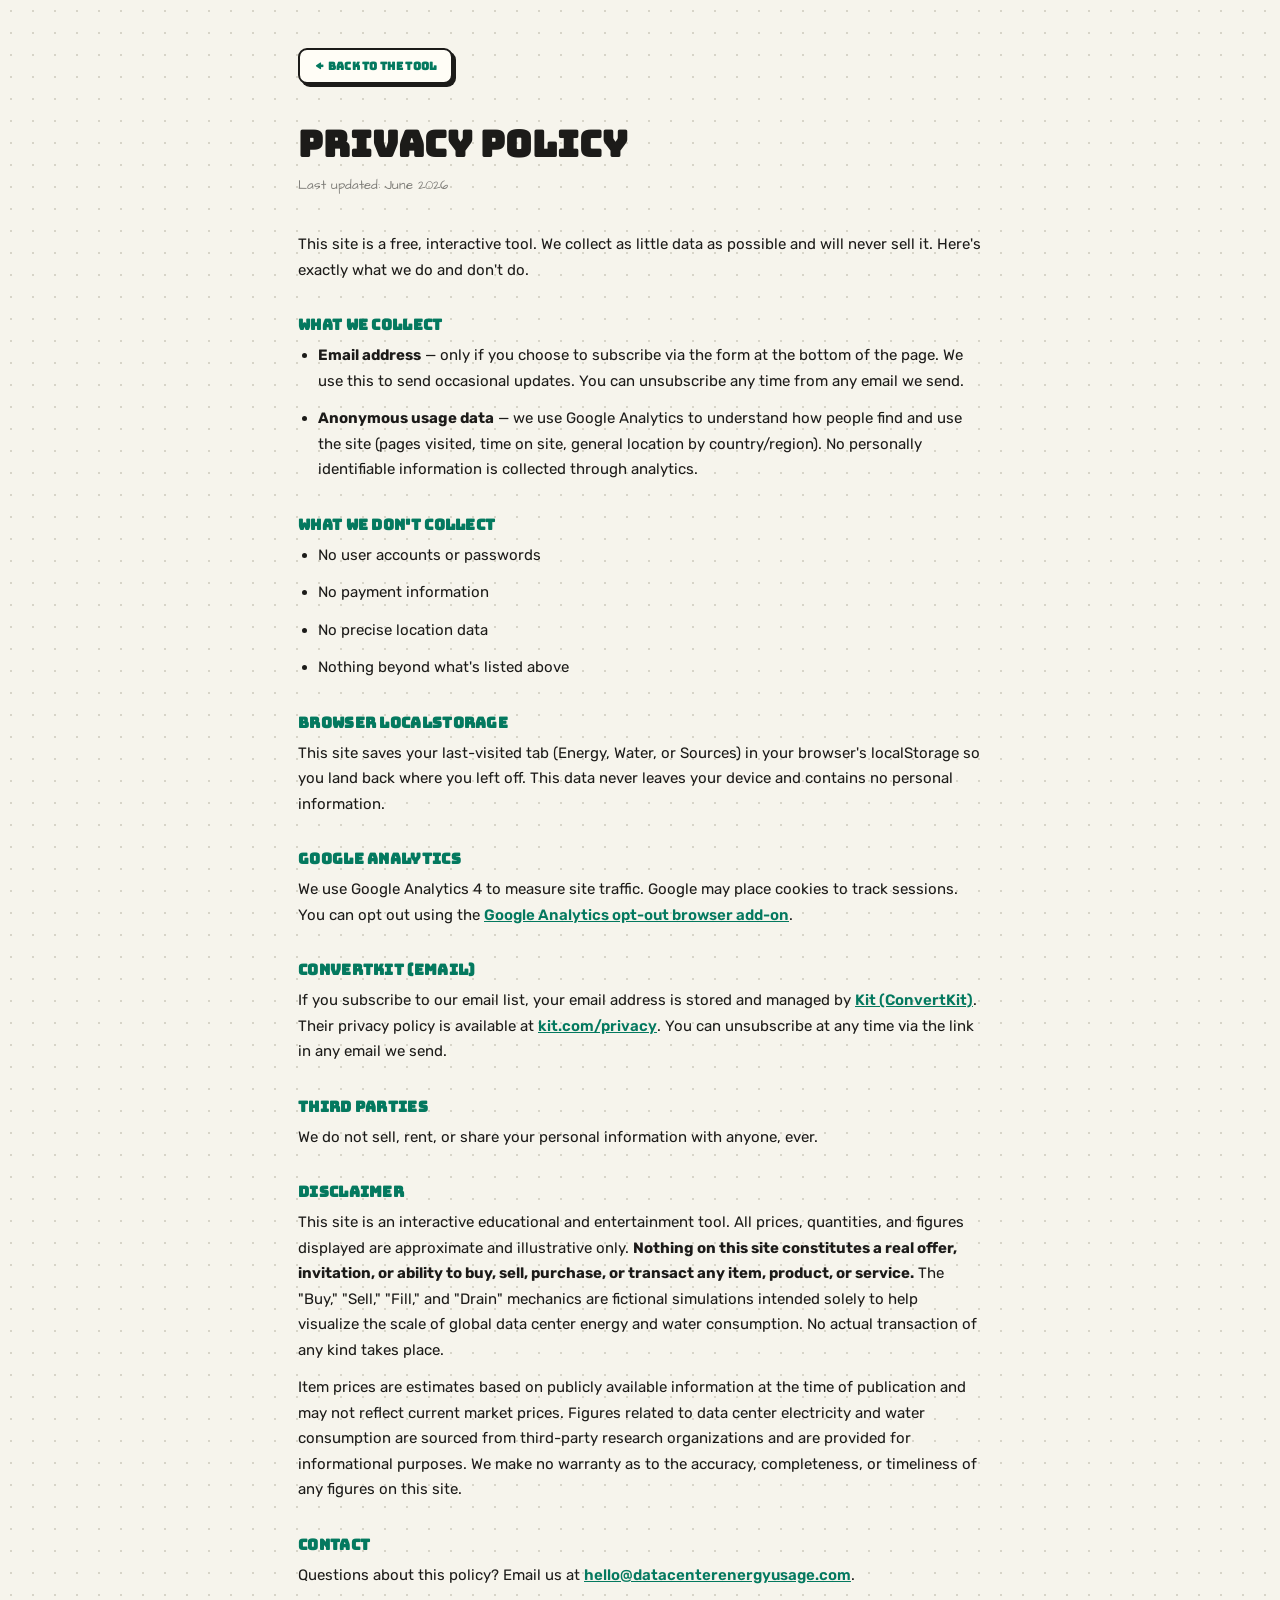
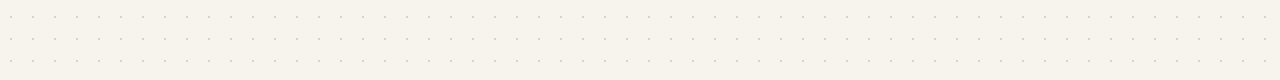
==== privacy.html @ 09ac02ff "Launch datacenterenergyusage.com Interactive tool visualizing global data center electricity and wat" ====
<!DOCTYPE html>
<html lang="en">
<head>
  <meta charset="UTF-8">
  <meta name="viewport" content="width=device-width, initial-scale=1.0">
  <title>Privacy Policy — Data Center Energy Usage</title>
  <meta name="description" content="Privacy policy for datacenterenergyusage.com. We collect minimal data and never sell it.">
  <link rel="icon" type="image/svg+xml" href="favicon.svg">
  <link rel="canonical" href="https://www.datacenterenergyusage.com/privacy.html">
  <link rel="preconnect" href="https://fonts.googleapis.com">
  <link rel="preconnect" href="https://fonts.gstatic.com" crossorigin>
  <link rel="stylesheet" href="https://fonts.googleapis.com/css2?family=Architects+Daughter&family=Bungee&family=Rubik:ital,wght@0,400;0,500;0,600;0,700;0,800;1,500&display=swap">
  <link rel="stylesheet" href="css/styles.css">
  <style>
    .privacy-wrap {
      max-width: 720px;
      margin: 0 auto;
      padding: 48px 18px 80px;
    }
    .privacy-wrap h1 {
      font-family: 'Bungee', cursive;
      font-size: clamp(22px, 4vw, 36px);
      margin: 0 0 6px;
    }
    .privacy-wrap .updated {
      font-family: 'Architects Daughter', cursive;
      font-size: 13px;
      opacity: 0.55;
      margin: 0 0 36px;
    }
    .privacy-wrap h2 {
      font-family: 'Bungee', cursive;
      font-size: 15px;
      letter-spacing: 0.3px;
      color: var(--green-dk);
      margin: 32px 0 8px;
    }
    .privacy-wrap p, .privacy-wrap li {
      font-size: 15px;
      line-height: 1.7;
      margin: 0 0 12px;
    }
    .privacy-wrap ul {
      padding-left: 20px;
      margin: 0 0 12px;
    }
    .privacy-wrap a {
      color: var(--green-dk);
      font-weight: 600;
    }
    .back-link {
      display: inline-flex;
      align-items: center;
      gap: 6px;
      font-family: 'Bungee', cursive;
      font-size: 11px;
      letter-spacing: 0.3px;
      background: var(--card);
      border: 2.5px solid var(--ink);
      border-radius: 9px;
      padding: 9px 14px;
      box-shadow: var(--shadow-sm);
      text-decoration: none;
      color: var(--ink);
      margin-bottom: 36px;
      transition: transform .07s;
    }
    .back-link:hover { transform: translate(-1px,-1px); }
  </style>

  <!-- Google Analytics -->
  <script async src="https://www.googletagmanager.com/gtag/js?id=G-7Q77RVQBCE"></script>
  <script>
    window.dataLayer = window.dataLayer || [];
    function gtag(){dataLayer.push(arguments);}
    gtag('js', new Date());
    gtag('config', 'G-7Q77RVQBCE');
  </script>
</head>
<body>
  <div class="privacy-wrap">
    <a class="back-link" href="index.html">← Back to the tool</a>

    <h1>Privacy Policy</h1>
    <p class="updated">Last updated: June 2026</p>

    <p>This site is a free, interactive tool. We collect as little data as possible and will never sell it. Here's exactly what we do and don't do.</p>

    <h2>What we collect</h2>
    <ul>
      <li><strong>Email address</strong> — only if you choose to subscribe via the form at the bottom of the page. We use this to send occasional updates. You can unsubscribe any time from any email we send.</li>
      <li><strong>Anonymous usage data</strong> — we use Google Analytics to understand how people find and use the site (pages visited, time on site, general location by country/region). No personally identifiable information is collected through analytics.</li>
    </ul>

    <h2>What we don't collect</h2>
    <ul>
      <li>No user accounts or passwords</li>
      <li>No payment information</li>
      <li>No precise location data</li>
      <li>Nothing beyond what's listed above</li>
    </ul>

    <h2>Browser localStorage</h2>
    <p>This site saves your last-visited tab (Energy, Water, or Sources) in your browser's localStorage so you land back where you left off. This data never leaves your device and contains no personal information.</p>

    <h2>Google Analytics</h2>
    <p>We use Google Analytics 4 to measure site traffic. Google may place cookies to track sessions. You can opt out using the <a href="https://tools.google.com/dlpage/gaoptout" target="_blank" rel="noopener">Google Analytics opt-out browser add-on</a>.</p>

    <h2>ConvertKit (email)</h2>
    <p>If you subscribe to our email list, your email address is stored and managed by <a href="https://kit.com" target="_blank" rel="noopener">Kit (ConvertKit)</a>. Their privacy policy is available at <a href="https://kit.com/privacy" target="_blank" rel="noopener">kit.com/privacy</a>. You can unsubscribe at any time via the link in any email we send.</p>

    <h2>Third parties</h2>
    <p>We do not sell, rent, or share your personal information with anyone, ever.</p>

    <h2>Disclaimer</h2>
    <p>This site is an interactive educational and entertainment tool. All prices, quantities, and figures displayed are approximate and illustrative only. <strong>Nothing on this site constitutes a real offer, invitation, or ability to buy, sell, purchase, or transact any item, product, or service.</strong> The "Buy," "Sell," "Fill," and "Drain" mechanics are fictional simulations intended solely to help visualize the scale of global data center energy and water consumption. No actual transaction of any kind takes place.</p>
    <p>Item prices are estimates based on publicly available information at the time of publication and may not reflect current market prices. Figures related to data center electricity and water consumption are sourced from third-party research organizations and are provided for informational purposes. We make no warranty as to the accuracy, completeness, or timeliness of any figures on this site.</p>

    <h2>Contact</h2>
    <p>Questions about this policy? Email us at <a href="mailto:hello@datacenterenergyusage.com">hello@datacenterenergyusage.com</a>.</p>
  </div>
</body>
</html>
---- css/styles.css ----
/* =====================================================
   Data Center Energy Usage — styles.css
   Fonts loaded via Google Fonts in index.html
   ===================================================== */

:root {
  --ink: #1c1b19;
  --paper: #f6f4ec;
  --card: #fffdf6;
  --grey: #d7d4c8;
  --grey2: #e9e6db;
  --green: #00b894;
  --green2: #069f80;
  --green-dk: #04795f;
  --buy: #bdeac9;
  --buy-ink: #0a5c2e;
  --sell: #f3c6cf;
  --sell-ink: #8a1f36;
  --note: #fff2b8;
  --shadow: 5px 5px 0 var(--ink);
  --shadow-sm: 3px 3px 0 var(--ink);
}

* { box-sizing: border-box; }
html, body { margin: 0; padding: 0; }
body {
  font-family: 'Rubik', system-ui, sans-serif;
  color: var(--ink);
  background: var(--paper);
  background-image: radial-gradient(var(--grey) 1.2px, transparent 1.2px);
  background-size: 22px 22px;
  -webkit-font-smoothing: antialiased;
}
a { color: inherit; }
#site { max-width: 1180px; margin: 0 auto; padding: 0 18px 90px; }

/* ---------- Tab panel visibility ---------- */
.tab-panel { display: none; }
.tab-panel--active { display: block; }

/* ---------- Masthead ---------- */
.masthead { text-align: center; padding: 36px 10px 18px; }
.masthead-logo { display: block; margin: 0 auto 16px; width: 56px; height: 56px; }
.masthead .title {
  font-family: 'Bungee', cursive;
  font-size: clamp(26px, 5.2vw, 50px);
  margin: 0;
  letter-spacing: .5px;
  line-height: 1.05;
  text-wrap: balance;
}
.masthead .subhead {
  margin: 14px auto 0;
  max-width: 660px;
  font-size: clamp(14px, 1.8vw, 17px);
  font-weight: 500;
  opacity: .72;
  text-wrap: pretty;
}
.masthead .cattabs { margin-top: 24px; }

/* ---------- Tab section heading ---------- */
.tab-section-heading {
  font-family: 'Architects Daughter', cursive;
  font-size: 12px;
  text-align: center;
  opacity: 0.45;
  margin: 18px 0 -4px;
  letter-spacing: 0.2px;
  font-weight: 400;
}

/* ---------- Tabs ---------- */
.cattabs { display: flex; gap: 10px; flex-wrap: wrap; justify-content: center; }
.cattab {
  font-family: 'Bungee', cursive;
  font-size: 12px;
  letter-spacing: .4px;
  background: var(--card);
  border: 3px solid var(--ink);
  border-radius: 11px;
  padding: 11px 16px;
  cursor: pointer;
  color: var(--ink);
  box-shadow: var(--shadow-sm);
  transition: transform .08s;
}
.cattab:active { transform: translate(2px, 2px); box-shadow: 1px 1px 0 var(--ink); }
.cattab[aria-selected="true"] { background: var(--ink); color: var(--card); }

/* ---------- Sticky green status bar ---------- */
.balancebar {
  position: sticky;
  top: 10px;
  z-index: 40;
  margin-top: 22px;
  background: linear-gradient(135deg, var(--green) 0%, var(--green2) 60%, var(--green-dk) 100%);
  border: 3px solid var(--ink);
  border-radius: 16px;
  box-shadow: var(--shadow);
  color: #fff;
  padding: 14px 18px;
  display: flex;
  align-items: center;
  gap: 14px 20px;
  flex-wrap: wrap;
  overflow: hidden;
}
.bb-left { display: flex; flex-direction: column; gap: 2px; flex: 1 1 220px; min-width: 0; }
.bb-label {
  font-family: 'Rubik';
  font-weight: 700;
  text-transform: uppercase;
  letter-spacing: 1.4px;
  font-size: 11.5px;
  opacity: .82;
}
.bb-num {
  font-family: 'Rubik';
  font-weight: 800;
  font-variant-numeric: tabular-nums;
  font-size: clamp(24px, 4.4vw, 40px);
  line-height: 1;
  letter-spacing: -1px;
  text-shadow: 3px 3px 0 rgba(0,0,0,.2);
}
.bb-num.over { color: var(--note); }
.bb-mid { display: flex; gap: 10px; flex-wrap: wrap; }
.stat-pill {
  display: flex;
  align-items: center;
  gap: 8px;
  background: var(--card);
  border: 2.5px solid var(--ink);
  border-radius: 11px;
  padding: 7px 12px;
  box-shadow: var(--shadow-sm);
}
.stat-pill span {
  font-family: 'Rubik';
  font-weight: 700;
  text-transform: uppercase;
  letter-spacing: .6px;
  font-size: 10.5px;
  color: var(--ink);
  opacity: .55;
}
.stat-pill b {
  font-family: 'Rubik';
  font-weight: 800;
  font-variant-numeric: tabular-nums;
  font-size: 14px;
  color: var(--green-dk);
}
.bb-right { display: flex; gap: 10px; margin-left: auto; }
.btn-reset, .btn-receipt {
  font-family: 'Bungee', cursive;
  font-size: 11px;
  letter-spacing: .3px;
  border: 2.5px solid var(--ink);
  border-radius: 10px;
  cursor: pointer;
  padding: 10px 14px;
  box-shadow: var(--shadow-sm);
  transition: transform .07s;
  display: inline-flex;
  align-items: center;
  gap: 6px;
}
.btn-reset { background: var(--sell); color: var(--sell-ink); }
.btn-receipt { background: var(--ink); color: var(--card); }
.btn-reset:active, .btn-receipt:active { transform: translate(2px, 2px); box-shadow: 1px 1px 0 var(--ink); }

/* ---------- Card grid ---------- */
.grid { display: grid; grid-template-columns: repeat(auto-fill, minmax(218px, 1fr)); gap: 18px; margin-top: 26px; }
.card {
  background: var(--card);
  border: 3px solid var(--ink);
  border-radius: 13px;
  box-shadow: var(--shadow);
  padding: 14px;
  display: flex;
  flex-direction: column;
  gap: 10px;
}
.card.owned { outline: 3px solid var(--green); outline-offset: -3px; }
.ph {
  aspect-ratio: 4/3;
  border: 2.5px dashed var(--ink);
  border-radius: 9px;
  background: repeating-linear-gradient(45deg, var(--grey2) 0 11px, var(--grey) 11px 22px);
  display: grid;
  place-items: center;
  position: relative;
  overflow: hidden;
}
.ph span {
  font-family: 'Rubik';
  font-weight: 700;
  font-size: 10.5px;
  letter-spacing: .6px;
  background: var(--card);
  border: 2px solid var(--ink);
  border-radius: 6px;
  padding: 4px 8px;
  max-width: 88%;
  text-align: center;
  line-height: 1.2;
  text-transform: uppercase;
  position: relative;
  z-index: 1;
}
.ph::before {
  content: "IMG";
  position: absolute;
  top: 6px;
  left: 8px;
  font-family: 'Architects Daughter', cursive;
  font-size: 11px;
  opacity: .55;
}
.ph img {
  position: absolute;
  inset: 0;
  width: 100%;
  height: 100%;
  object-fit: cover;
  border-radius: 7px;
  z-index: 2;
}
.card-name { font-weight: 700; font-size: 15px; line-height: 1.15; }
.card-price {
  font-family: 'Rubik';
  font-weight: 800;
  font-size: 17px;
  color: var(--green-dk);
  font-variant-numeric: tabular-nums;
}
.card.unit-gal .card-price { color: var(--ink); }
.card-desc { margin: 0; font-size: 12px; line-height: 1.4; opacity: .62; text-wrap: pretty; }
.buysell { display: flex; align-items: stretch; gap: 7px; margin-top: auto; }
.buysell button {
  font-family: 'Bungee', cursive;
  font-size: 11px;
  letter-spacing: .3px;
  border: 2.5px solid var(--ink);
  border-radius: 8px;
  cursor: pointer;
  padding: 9px 0;
  flex: 1;
  box-shadow: var(--shadow-sm);
  transition: transform .07s;
}
.buysell button:active { transform: translate(2px, 2px); box-shadow: 1px 1px 0 var(--ink); }
.buysell .buy { background: var(--buy); color: var(--buy-ink); }
.buysell .sell { background: var(--sell); color: var(--sell-ink); }
.buysell .qty {
  width: 58px;
  flex: 0 0 58px;
  text-align: center;
  font-family: 'Rubik';
  font-weight: 800;
  font-size: 16px;
  border: 2.5px solid var(--ink);
  border-radius: 8px;
  background: var(--paper);
  font-variant-numeric: tabular-nums;
  color: var(--ink);
  -moz-appearance: textfield;
}
.buysell .qty::-webkit-outer-spin-button,
.buysell .qty::-webkit-inner-spin-button { -webkit-appearance: none; margin: 0; }

/* ---------- Receipt (inside modal) ---------- */
.receipt { background: var(--card); }
.receipt h3 {
  font-family: 'Bungee', cursive;
  font-size: 14px;
  letter-spacing: .4px;
  margin: 0 0 4px;
  display: flex;
  align-items: center;
  gap: 8px;
  line-height: 1.2;
}
.receipt .rsub { font-family: 'Architects Daughter', cursive; font-size: 13px; opacity: .6; margin: 0 0 14px; }
.rrows { display: flex; flex-direction: column; gap: 7px; min-height: 34px; }
.rrow { display: flex; justify-content: space-between; gap: 10px; font-size: 14px; align-items: center; }
.rrow-img { width: 36px; height: 36px; object-fit: cover; border-radius: 6px; border: 2px solid var(--ink); flex-shrink: 0; }
.rrow .rname { font-weight: 600; }
.rrow .rname small { font-weight: 500; opacity: .55; }
.rrow .ramt { font-weight: 800; font-variant-numeric: tabular-nums; color: var(--green-dk); white-space: nowrap; }
.receipt.unit-gal .ramt { color: var(--ink); }
.rempty { font-family: 'Architects Daughter', cursive; font-size: 14px; opacity: .55; }
.rtotal {
  display: flex;
  justify-content: space-between;
  align-items: baseline;
  gap: 12px;
  border-top: 3px solid var(--ink);
  margin-top: 14px;
  padding-top: 12px;
  font-family: 'Bungee', cursive;
  font-size: 15px;
}
.rtotal .ramt { font-size: 18px; font-variant-numeric: tabular-nums; }
.prog { margin-top: 14px; }
.progbar { height: 18px; border: 2.5px solid var(--ink); border-radius: 20px; background: var(--paper); overflow: hidden; }
.progfill {
  height: 100%;
  width: 0;
  background: repeating-linear-gradient(45deg, var(--green) 0 9px, var(--green2) 9px 18px);
  transition: width .25s;
}
.proglabel { font-family: 'Architects Daughter', cursive; font-size: 13px; margin-top: 6px; opacity: .78; }

/* ---------- Modal ---------- */
.modal-overlay {
  position: fixed;
  inset: 0;
  z-index: 80;
  background: rgba(28,27,25,.55);
  display: none;
  place-items: center;
  padding: 20px;
}
.modal-overlay.open { display: grid; }
.modal {
  position: relative;
  background: var(--card);
  border: 3px solid var(--ink);
  border-radius: 18px;
  box-shadow: 7px 7px 0 var(--ink);
  width: min(460px, 100%);
  max-height: 86vh;
  overflow: auto;
  padding: 26px 22px 22px;
}
.modal-close {
  position: absolute;
  top: 12px;
  right: 13px;
  width: 34px;
  height: 34px;
  border: 2.5px solid var(--ink);
  border-radius: 9px;
  background: var(--paper);
  font-size: 20px;
  font-weight: 800;
  line-height: 1;
  cursor: pointer;
  box-shadow: var(--shadow-sm);
}
.modal-close:active { transform: translate(2px, 2px); box-shadow: 1px 1px 0 var(--ink); }
.share { margin-top: 20px; border-top: 3px dashed var(--ink); padding-top: 16px; }
.share-label { font-family: 'Architects Daughter', cursive; font-size: 14px; opacity: .7; display: block; margin-bottom: 10px; }
.share-btns { display: flex; gap: 10px; flex-wrap: wrap; }
.share-btn {
  flex: 1 1 calc(50% - 5px);
  font-family: 'Bungee', cursive;
  font-size: 11px;
  letter-spacing: .3px;
  border: 2.5px solid var(--ink);
  border-radius: 10px;
  cursor: pointer;
  padding: 11px 12px;
  box-shadow: var(--shadow-sm);
  color: #fff;
  display: inline-flex;
  align-items: center;
  justify-content: center;
  gap: 8px;
  transition: transform .07s;
}
.share-btn.x      { background: var(--ink); }
.share-btn.fb     { background: #3556a4; }
.share-btn.reddit { background: #FF4500; }
.share-btn.dl     { background: var(--green-dk); }
.share-btn:active { transform: translate(2px, 2px); box-shadow: 1px 1px 0 var(--ink); }

/* ---------- Sources ---------- */
.sources { max-width: 760px; margin: 18px auto 0; }
.sources .src-head { font-family: 'Bungee', cursive; font-size: clamp(18px, 3vw, 26px); margin: 0 0 6px; }
.sources .src-lead { font-size: 15px; opacity: .72; font-weight: 500; margin: 0 0 22px; text-wrap: pretty; }
.srcitem {
  background: var(--card);
  border: 3px solid var(--ink);
  border-radius: 12px;
  box-shadow: var(--shadow-sm);
  padding: 15px 17px;
  margin-bottom: 14px;
}
.srcitem .stat { font-family: 'Bungee', cursive; font-size: 15px; color: var(--green-dk); margin: 0 0 5px; }
.srcitem p { margin: 0; font-size: 14px; line-height: 1.5; }
.srcitem a { color: var(--green-dk); font-weight: 700; word-break: break-word; }
.srcitem .note { font-style: italic; opacity: .7; font-size: 13px; margin-top: 6px; }
.calc {
  background: var(--ink);
  color: var(--paper);
  border-radius: 12px;
  padding: 16px 18px;
  margin-bottom: 14px;
  font-variant-numeric: tabular-nums;
}
.calc h4 { font-family: 'Bungee', cursive; font-size: 13px; margin: 0 0 10px; color: var(--green); letter-spacing: .4px; }
.calc .crow {
  display: flex;
  justify-content: space-between;
  gap: 14px;
  font-size: 13.5px;
  padding: 5px 0;
  border-bottom: 1px dashed rgba(246,244,236,.25);
}
.calc .crow:last-child { border-bottom: 0; }
.calc .crow b { color: #fff; }
.bignote {
  background: var(--note);
  border: 3px dashed var(--ink);
  border-radius: 12px;
  padding: 15px 17px;
  font-size: 14px;
  line-height: 1.5;
  font-weight: 600;
}
.footnote { font-family: 'Architects Daughter', cursive; text-align: center; opacity: .5; font-size: 13px; margin: 50px 0 0; }

/* ---------- Cards disclaimer ---------- */
.cards-disclaimer {
  font-family: 'Architects Daughter', cursive;
  font-size: 12px;
  text-align: center;
  opacity: 0.45;
  margin: 14px 0 0;
  line-height: 1.5;
}

/* ---------- Footer ---------- */
.site-footer {
  max-width: 1180px;
  margin: 48px auto 0;
  padding: 22px 18px 48px;
  border-top: 3px dashed var(--grey);
  text-align: center;
}
.site-footer p { font-size: 13px; margin: 6px 0; opacity: 0.6; line-height: 1.5; }
.site-footer .footer-desc {
  font-family: 'Architects Daughter', cursive;
  font-size: 13px;
  max-width: 620px;
  margin: 10px auto 0;
  line-height: 1.6;
}
.site-footer a { color: var(--green-dk); font-weight: 700; text-decoration: none; }
.site-footer a:hover { text-decoration: underline; }
.footer-email-section { max-width: 620px; margin: 0 auto 24px; }
.footer-ck-wrap { width: 100%; }

/* ---------- Mobile responsive ---------- */
@media (max-width: 640px) {
  #site { padding: 0 12px 60px; }

  .balancebar {
    flex-direction: column;
    align-items: flex-start;
    gap: 12px;
    top: 6px;
  }
  .bb-right { margin-left: 0; width: 100%; }
  .bb-right .btn-reset, .bb-right .btn-receipt { flex: 1; justify-content: center; }

  .bb-mid { width: 100%; }
  .stat-pill { flex: 1; justify-content: center; }

  .grid { grid-template-columns: repeat(auto-fill, minmax(160px, 1fr)); gap: 12px; }

  .share-btns { flex-direction: column; }
  .share-btn { flex: none; }

  .calc .crow { flex-direction: column; gap: 2px; }
  .calc .crow b { font-size: 12px; }
}

@media (max-width: 400px) {
  .grid { grid-template-columns: 1fr 1fr; gap: 10px; }
  .buysell .qty { width: 44px; flex: 0 0 44px; font-size: 14px; }
}
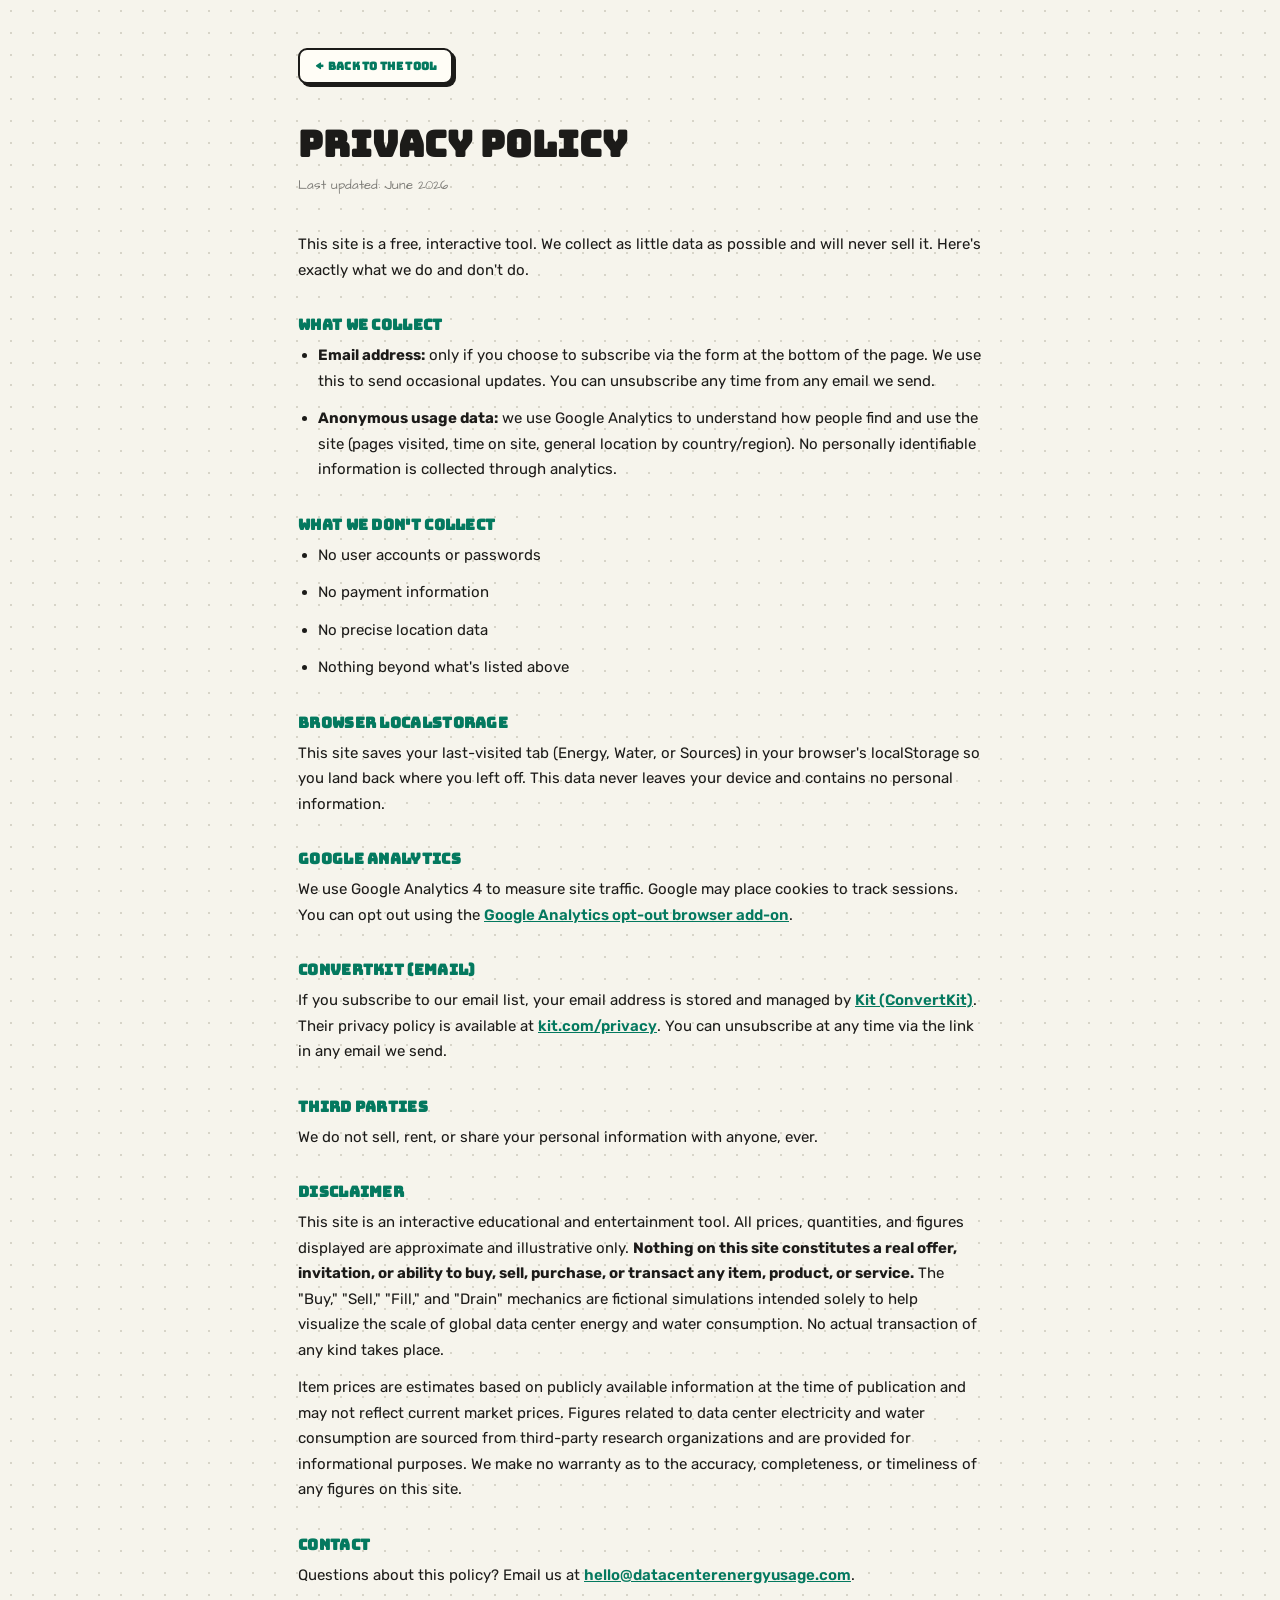
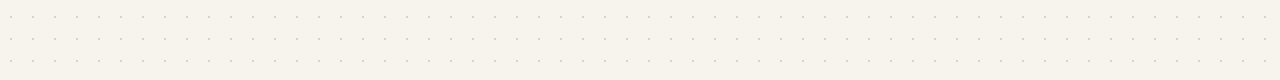
==== commit 0c1ff74f: "Remove em dashes, add logo to masthead, fix receipt image sharing - Replace all em dashes with colon" ====
--- a/privacy.html
+++ b/privacy.html
@@ -3,7 +3,7 @@
 <head>
   <meta charset="UTF-8">
   <meta name="viewport" content="width=device-width, initial-scale=1.0">
-  <title>Privacy Policy — Data Center Energy Usage</title>
+  <title>Privacy Policy | Data Center Energy Usage</title>
   <meta name="description" content="Privacy policy for datacenterenergyusage.com. We collect minimal data and never sell it.">
   <link rel="icon" type="image/svg+xml" href="favicon.svg">
   <link rel="canonical" href="https://www.datacenterenergyusage.com/privacy.html">
@@ -88,8 +88,8 @@
 
     <h2>What we collect</h2>
     <ul>
-      <li><strong>Email address</strong> — only if you choose to subscribe via the form at the bottom of the page. We use this to send occasional updates. You can unsubscribe any time from any email we send.</li>
-      <li><strong>Anonymous usage data</strong> — we use Google Analytics to understand how people find and use the site (pages visited, time on site, general location by country/region). No personally identifiable information is collected through analytics.</li>
+      <li><strong>Email address:</strong> only if you choose to subscribe via the form at the bottom of the page. We use this to send occasional updates. You can unsubscribe any time from any email we send.</li>
+      <li><strong>Anonymous usage data:</strong> we use Google Analytics to understand how people find and use the site (pages visited, time on site, general location by country/region). No personally identifiable information is collected through analytics.</li>
     </ul>
 
     <h2>What we don't collect</h2>
